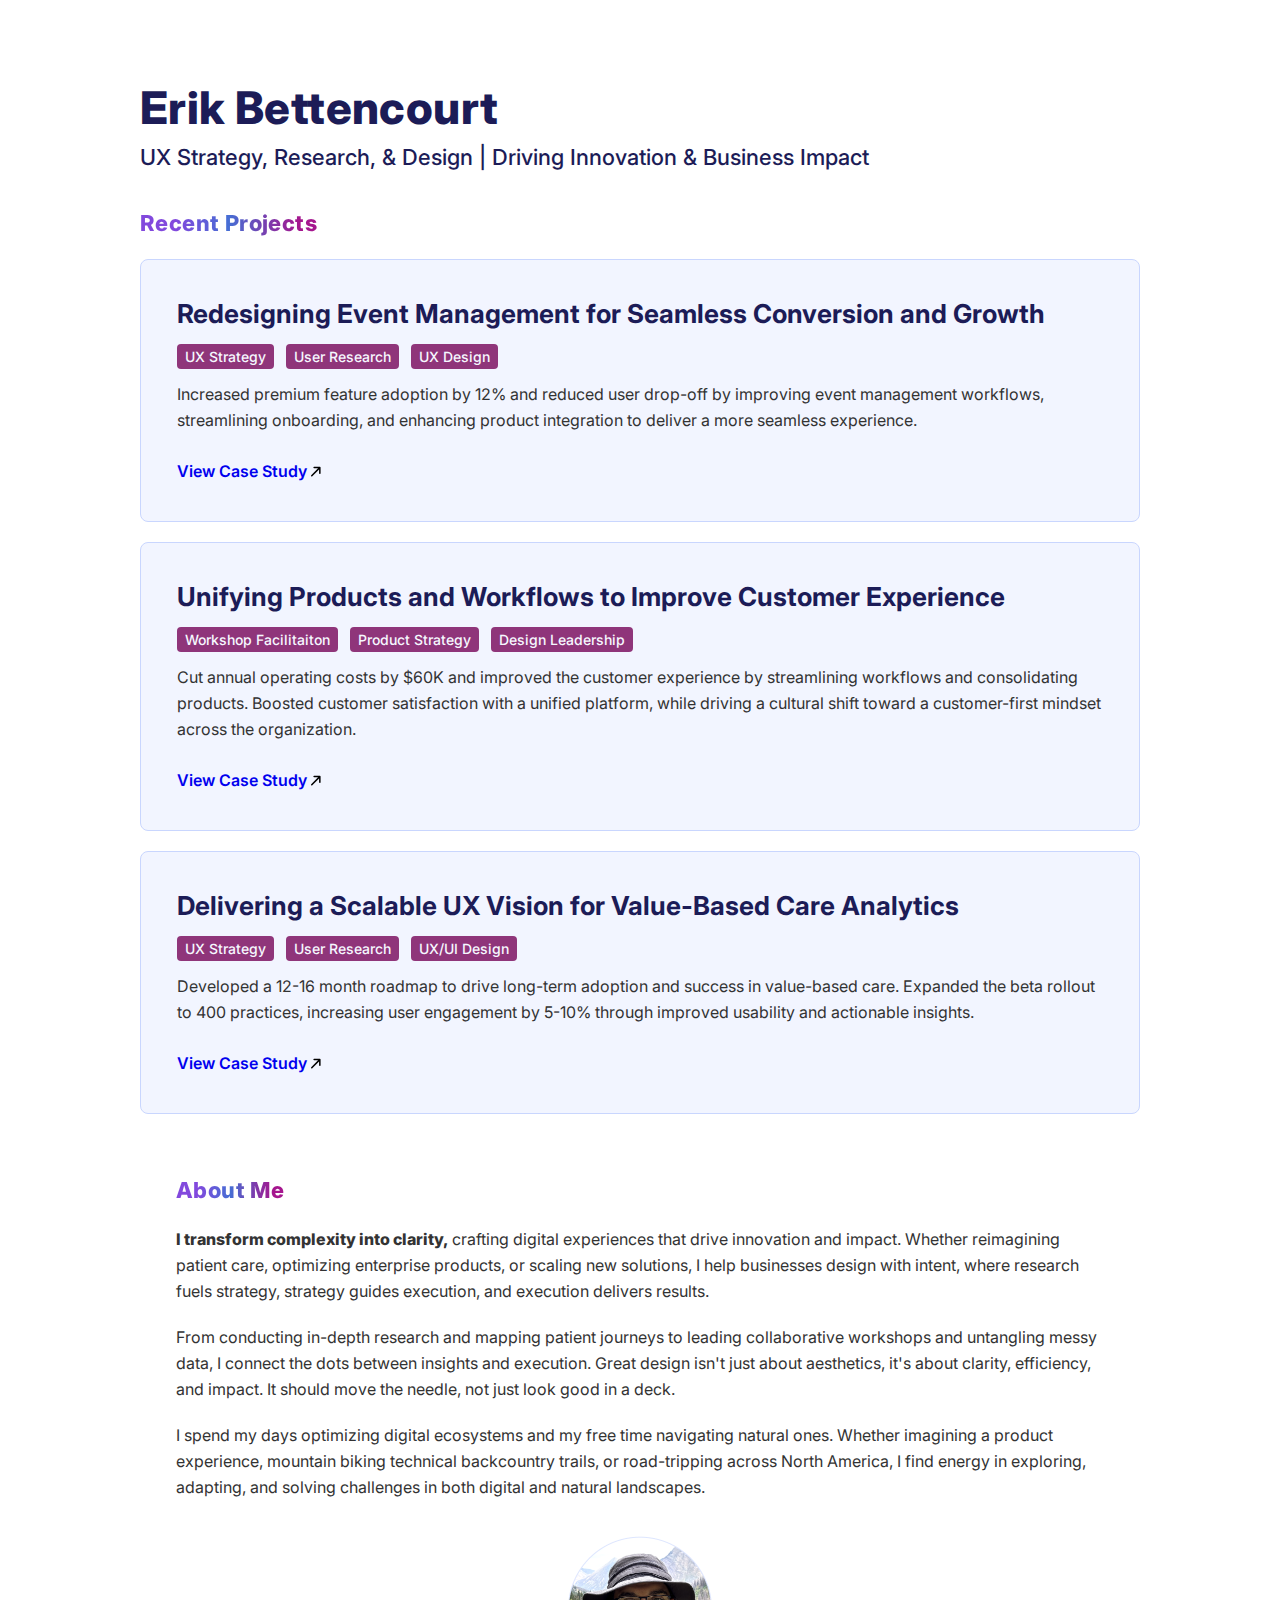
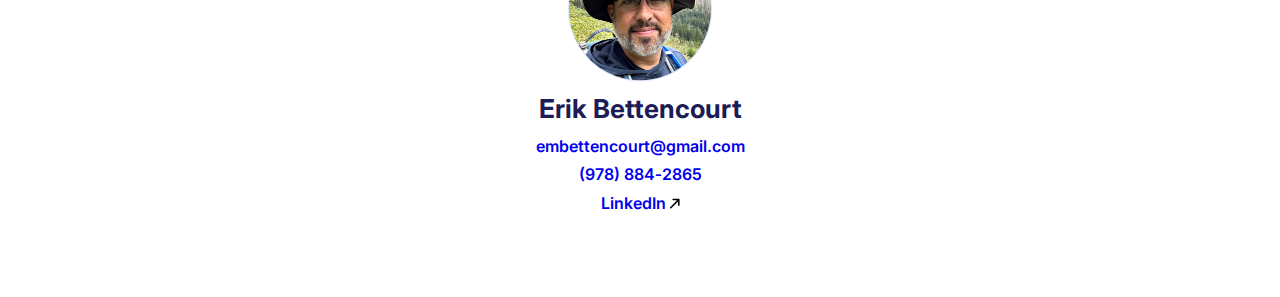
==== index.html @ 1b18f70d "final polish" ====
<!DOCTYPE html>
<html lang="en">
    <head>
        <!-- Google tag (gtag.js) -->
        <script async src="https://www.googletagmanager.com/gtag/js?id=G-GYB22DKKYT"></script>
        <script>
            window.dataLayer = window.dataLayer || [];
            function gtag(){dataLayer.push(arguments);}
            gtag('js', new Date());
            gtag('config', 'G-GYB22DKKYT');
        </script>
        <link rel="icon" href="images/favicon.ico" type="image/x-icon">
        <title>Erik Bettencourt | UX Strategy, Research, & Design | Driving Innovation & Business Impact</title>
        <link rel="stylesheet" href="css/main.css" />
        <link rel="preconnect" href="https://fonts.googleapis.com">
        <link rel="preconnect" href="https://fonts.gstatic.com" crossorigin>
        <link href="https://fonts.googleapis.com/css2?family=Inter:ital,opsz,wght@0,14..32,100..900;1,14..32,100..900&display=swap" rel="stylesheet">
        <meta charset="utf-8" name="viewport" content="width=device-width, initial-scale=1.0">

        <script>
            // Check if nps parameter is present in URL
            window.addEventListener('load', function() {
                const urlParams = new URLSearchParams(window.location.search);
                if (urlParams.has('nps')) {
                    // Get all case study links
                    const caseStudyLinks = document.querySelectorAll('.caseStudy .cta');
                    caseStudyLinks.forEach(link => {
                        // Change href to NPS version if data-nps-url exists
                        const npsUrl = link.getAttribute('data-nps-url');
                        if (npsUrl) {
                            link.setAttribute('href', npsUrl);
                        }
                    });
                }
            });
        </script>
    </head>
    <body>

        <header class="container">
            <section class="header">
                <div class="col">
                    <h1>Erik Bettencourt</h1>
                    <p class="lede">UX Strategy, Research, & Design | Driving Innovation & Business Impact</p>
                </div>
            </section>
        </header>
        
        <main class="container">
            <section class="recentProjects">
                <h2>Recent Projects</h2>

                <article class="caseStudy">
                    <div class="col">
                        <h3>Redesigning Event Management for Seamless Conversion and Growth</h3>
                        <div class="row">
                            <div class="tag">UX Strategy</div>
                            <div class="tag">User Research</div>
                            <div class="tag">UX Design</div>
                            
                        </div>
                        <p>Increased premium feature adoption by 12% and reduced user drop-off by improving event management workflows, streamlining onboarding, and enhancing product integration to deliver a more seamless experience.</p>
                    </div>
                    <div>
                        <a class="cta" href="case-studies/evvnt.html" data-nps-url="case-studies/evvnt.html?nps">View Case Study <svg xmlns="http://www.w3.org/2000/svg" width="10" height="11" viewBox="0 0 13 14"><path d="M11.4954 0.953857L4.0284 0.953857C3.49217 0.953663 3.05697 1.38889 3.05697 1.92534C3.05697 2.46199 3.49178 2.89683 4.0284 2.89683L9.14999 2.89702L0.284495 11.763C-0.0949464 12.1425 -0.0949464 12.7574 0.284495 13.1369C0.663742 13.5161 1.27885 13.5161 1.6581 13.1369L10.524 4.2707L10.524 9.39257C10.524 9.92922 10.959 10.3643 11.4956 10.3643C11.7637 10.3643 12.0068 10.2554 12.1824 10.0796C12.3582 9.90396 12.467 9.6609 12.467 9.39277L12.4668 1.92515C12.467 1.38869 12.032 0.953663 11.4954 0.953857Z"/></svg></a>
                    </div>
                </article>

                <article class="caseStudy">
                    <div class="col">
                        <h3>Unifying Products and Workflows to Improve Customer Experience</h3>
                        <div class="row">
                            <div class="tag">Workshop Facilitaiton</div>
                            <div class="tag">Product Strategy</div>
                            <div class="tag">Design Leadership</div>
                        </div>
                        <p>Cut annual operating costs by $60K and improved the customer experience by streamlining workflows and consolidating products. Boosted customer satisfaction with a unified platform, while driving a cultural shift toward a customer-first mindset across the organization.</p>
                    </div>
                    <div>
                        <a class="cta" href="case-studies/lutron.html" data-nps-url="case-studies/lutron.html?nps">View Case Study <svg xmlns="http://www.w3.org/2000/svg" width="10" height="11" viewBox="0 0 13 14"><path d="M11.4954 0.953857L4.0284 0.953857C3.49217 0.953663 3.05697 1.38889 3.05697 1.92534C3.05697 2.46199 3.49178 2.89683 4.0284 2.89683L9.14999 2.89702L0.284495 11.763C-0.0949464 12.1425 -0.0949464 12.7574 0.284495 13.1369C0.663742 13.5161 1.27885 13.5161 1.6581 13.1369L10.524 4.2707L10.524 9.39257C10.524 9.92922 10.959 10.3643 11.4956 10.3643C11.7637 10.3643 12.0068 10.2554 12.1824 10.0796C12.3582 9.90396 12.467 9.6609 12.467 9.39277L12.4668 1.92515C12.467 1.38869 12.032 0.953663 11.4954 0.953857Z"/></svg></a>
                    </div>
                </article>

                <article class="caseStudy">
                    <div class="col">
                        <h3>Delivering a Scalable UX Vision for Value-Based Care Analytics</h3>
                        <div class="row">
                            <div class="tag">UX Strategy</div>
                            <div class="tag">User Research</div>
                            <div class="tag">UX/UI Design</div>
                        </div>
                        <p>Developed a 12-16 month roadmap to drive long-term adoption and success in value-based care. Expanded the beta rollout to 400 practices, increasing user engagement by 5-10% through improved usability and actionable insights.</p>
                    </div>
                    <div>
                        <a class="cta" href="case-studies/aledade.html" data-nps-url="case-studies/aledade.html?nps">View Case Study <svg xmlns="http://www.w3.org/2000/svg" width="10" height="11" viewBox="0 0 13 14"><path d="M11.4954 0.953857L4.0284 0.953857C3.49217 0.953663 3.05697 1.38889 3.05697 1.92534C3.05697 2.46199 3.49178 2.89683 4.0284 2.89683L9.14999 2.89702L0.284495 11.763C-0.0949464 12.1425 -0.0949464 12.7574 0.284495 13.1369C0.663742 13.5161 1.27885 13.5161 1.6581 13.1369L10.524 4.2707L10.524 9.39257C10.524 9.92922 10.959 10.3643 11.4956 10.3643C11.7637 10.3643 12.0068 10.2554 12.1824 10.0796C12.3582 9.90396 12.467 9.6609 12.467 9.39277L12.4668 1.92515C12.467 1.38869 12.032 0.953663 11.4954 0.953857Z"/></svg></a>
                    </div>
                </article>
                
            </section>

            <section class="aboutMe">
                <h2>About Me</h2>
                <p><span class="bold">I transform complexity into clarity,</span> crafting digital experiences that drive innovation and impact. Whether reimagining patient care, optimizing enterprise products, or scaling new solutions, I help businesses design with intent, where research fuels strategy, strategy guides execution, and execution delivers results.</p>
                <p>From conducting in-depth research and mapping patient journeys to leading collaborative workshops and untangling messy data, I connect the dots between insights and execution. Great design isn't just about aesthetics, it's about clarity, efficiency, and impact. It should move the needle, not just look good in a deck.</p>
                <p>I spend my days optimizing digital ecosystems and my free time navigating natural ones. Whether imagining a product experience, mountain biking technical backcountry trails, or road-tripping across North America, I find energy in exploring, adapting, and solving challenges in both digital and natural landscapes.</p>
            </section>
        </main>

        <footer>
            <section class="contactCard">
                <img class="avatar" src="images/eb-avatar.png" alt="Erik Bettencourt">
                <h3>Erik Bettencourt</h3>
                <p><a href="mailto:embettencourt@gmail.com">embettencourt@gmail.com</a></p>
                <p><a href="tel:+19788842865">(978)&nbsp;884&#8209;2865</a></p>
                <a href="https://linkedin.com/in/erikbettencourt" target="_blank">LinkedIn <svg xmlns="http://www.w3.org/2000/svg" width="10" height="11" viewBox="0 0 13 14">
                    <path d="M11.4954 0.953857L4.0284 0.953857C3.49217 0.953663 3.05697 1.38889 3.05697 1.92534C3.05697 2.46199 3.49178 2.89683 4.0284 2.89683L9.14999 2.89702L0.284495 11.763C-0.0949464 12.1425 -0.0949464 12.7574 0.284495 13.1369C0.663742 13.5161 1.27885 13.5161 1.6581 13.1369L10.524 4.2707L10.524 9.39257C10.524 9.92922 10.959 10.3643 11.4956 10.3643C11.7637 10.3643 12.0068 10.2554 12.1824 10.0796C12.3582 9.90396 12.467 9.6609 12.467 9.39277L12.4668 1.92515C12.467 1.38869 12.032 0.953663 11.4954 0.953857Z"/>
                  </svg></a>
            </section>
        </footer>

    </body>
</html>
---- css/main.css ----
/* CSS Reset */
*,
*::before,
*::after {
  box-sizing: border-box;
  margin: 0;
  padding: 0;
}
html {
  font-size: 16px; /* 1rem = 16px */
  scroll-behavior: smooth;
  -webkit-font-smoothing: antialiased;
}
body {
    font-family: "Inter", sans-serif;
    font-size: 16px;
    line-height: 28px;
    color: #333;
    background-color: #fff;
    margin: 0;
    padding: 80px;
}

/* Typography */
h1, h2, h3, h4, h5, h6 {
    margin: 0px 0;
    font-family: "Inter", sans-serif;
    font-optical-sizing: auto;
    font-style: normal;
}
p {
    font-size: 16px;
    font-style: normal;
    font-weight: 400;
    line-height: 26px;
}
h1 {
    font-size: 45px;
    font-style: normal;
    font-weight: 800;
    line-height: normal;
    letter-spacing: 0.4px;
    padding-bottom: 8px;
}
h2 {
    font-size: 22px;
    font-style: normal;
    font-weight: 800;
    line-height: 32px;
    letter-spacing: 0.4px;
}
h3 {
  font-size: 26px;
  font-style: normal;
  font-weight: 700;
  line-height: 36px;
}
a {
  text-decoration: none;
  font-weight: 600;
}

a:hover {
  text-decoration: underline;
}

.lede {
  font-family: Inter;
  font-size: 22px;
  font-style: normal;
  font-weight: 500;
  line-height: 28px;
}

.bold {
  font-weight: 800;
}
.pipe {
  font-weight: 500;
}
.about {
  font-size: 18px;
  line-height: 27px;
}
.tag {
  font-family: Inter;
  font-size: 14px;
  font-style: normal;
  font-weight: 500;
  line-height: 17px;
  border-radius: 4px;
  padding: 4px 8px;
  justify-content: center;
  align-items: center;
}


/* Layout */
.container {
  max-width: 1000px;
  width: 100%;
  margin: 0 auto;
  display: flex;
  flex-direction: column;
  align-items: flex-start;
  gap: 36px;

}
.row {
  display: flex;
  flex-direction: row;
  align-items: center;
  gap: 12px;
  align-self: stretch;
  padding-top: 12px;
  padding-bottom: 12px;
}
.col {
  display: flex;
  flex-direction: column;
  align-items: flex-start;
}
.name {
  display: flex;
  justify-content: space-between;
  align-items: center;
  align-self: stretch;
}
.caseStudy {
  display: flex;
  width: 100%;
  padding: 36px 36px;
  flex-direction: column;
  align-items: flex-start;
  gap: 24px;
  border-radius: 8px;
  border: 1px solid #C9D6FE;
  background: #F2F5FF;
}
.header {
  display: flex;
  flex-direction: column;
  align-items: flex-start;
  gap: 20px;
  padding-bottom: 36px;
}
.recentProjects {
  display: flex;
  flex-direction: column;
  align-items: flex-start;
  gap: 20px;
  padding-bottom: 24px;
}
.aboutMe{
  display: flex;
  flex-direction: column;
  align-items: flex-start;
  gap: 20px;
  padding-left: 36px;
  padding-right: 36px;
  padding-bottom: 36px;
}
.contactCard {
  width: 100%;
  display: flex;
  flex-direction: column;
  align-items: flex-start;
  align-items: center;
  gap: 8px;
}
.avatar {
  width: 144px;
}



/* Utility Classes */
.text-center {
  text-align: center;
}
.text-right {
  text-align: right;
}
.text-left {
  text-align: left;
}
.mt-16 { margin-top: 16px; }
.mb-16 { margin-bottom: 16px; }
.p-16 { padding: 16px; }




/* Responsive */
@media (max-width: 1000px) {
  body {
    padding: 24px;
    max-width: 100%;
  }
  p {
    line-height: 24px;
  }
  h1 {
      font-size: 40px;
  }
  h2 {
      font-size: 19px;
      line-height: 25px;
  }
  h3 {
    font-size: 23px;
    line-height: 30px;
  }
  .lede {
    font-size: 19px;
    line-height: 25px;
  }
  .about {
    font-size: 16px;
    line-height: 24px;
  }
  .caseStudy {
    padding: 24px;
  }
  .aboutMe{
    padding-left: 0px;
    padding-right: 0px;
  }
  .row {
    display: flex;
    flex-wrap: wrap;
    gap: 24;
  }
}

/* Dark mode */
@media (prefers-color-scheme: dark) {
  body {
      background-color: #1A2132;
  }
  p {
    color:#b9c9de;
  }
  a {
    color: #37BDF9;
    fill: #37BDF9;
  }
  h1 {
    color: #E2E8F0;
  }
  h2 {
    background: linear-gradient(90deg, #93CE96 20%, #25D0D3 50%, #47C188 90%);
    background-clip: text;
    -webkit-background-clip: text;
    -webkit-text-fill-color: transparent;
  }
  h3 {
    color: #E2E8F0;
  }
  h4 {
    color: #E2E8F0;
  }
  .lede {
    color: #E2E8F0;
  }
  .caseStudy {
    border: 1px solid #353F4F;
    background: #1D293B;
  }
  .tag {
    background: #1E5842;
    color: #E2E8F0;
  }
}
/* Light mode */
@media (prefers-color-scheme: light) {
  body {
      background-color: white;
  }
  p {
    color: #333;
  }

  h1 {
    color: #1C1C57;
  }
  h2 {
    background: linear-gradient(90deg, #8249DD 20%, #466ED4 50%, #A5168E 90%);
    background-clip: text;
    -webkit-background-clip: text;
    -webkit-text-fill-color: transparent;
  }
  h3 {
    color: #1C1C57;
  }
  h4 {
    color: #1C1C57;
  }
  .lede {
    color: #1C1C57;
  }
  .caseStudy {
    border: 1px solid #C9D6FE;
    background: #F2F5FF;
  }

  .tag {
    background: #8F357A;
    color: #F6F8FF;
  }
  .arrow {
    color: #3D33AB;
  }
}

/* Images */


/* Lists */
ul {
  padding-left: 24px;
  margin: 16px 0;
  list-style: disc;
}

ul li {
  margin-bottom: 12px;
  list-style: disc;
}

ul li:last-child {
  margin-bottom: 0;
}

.contactCard {
  width: 100%;
  display: flex;
  flex-direction: column;
  align-items: center;
  gap: 2px;
}

.contactCard h3 {
  margin: 4px 0;
}

.contactCard p,
.contactCard a {
  margin: 0;
}

.contactCard .avatar {
  margin-bottom: 4px;
}
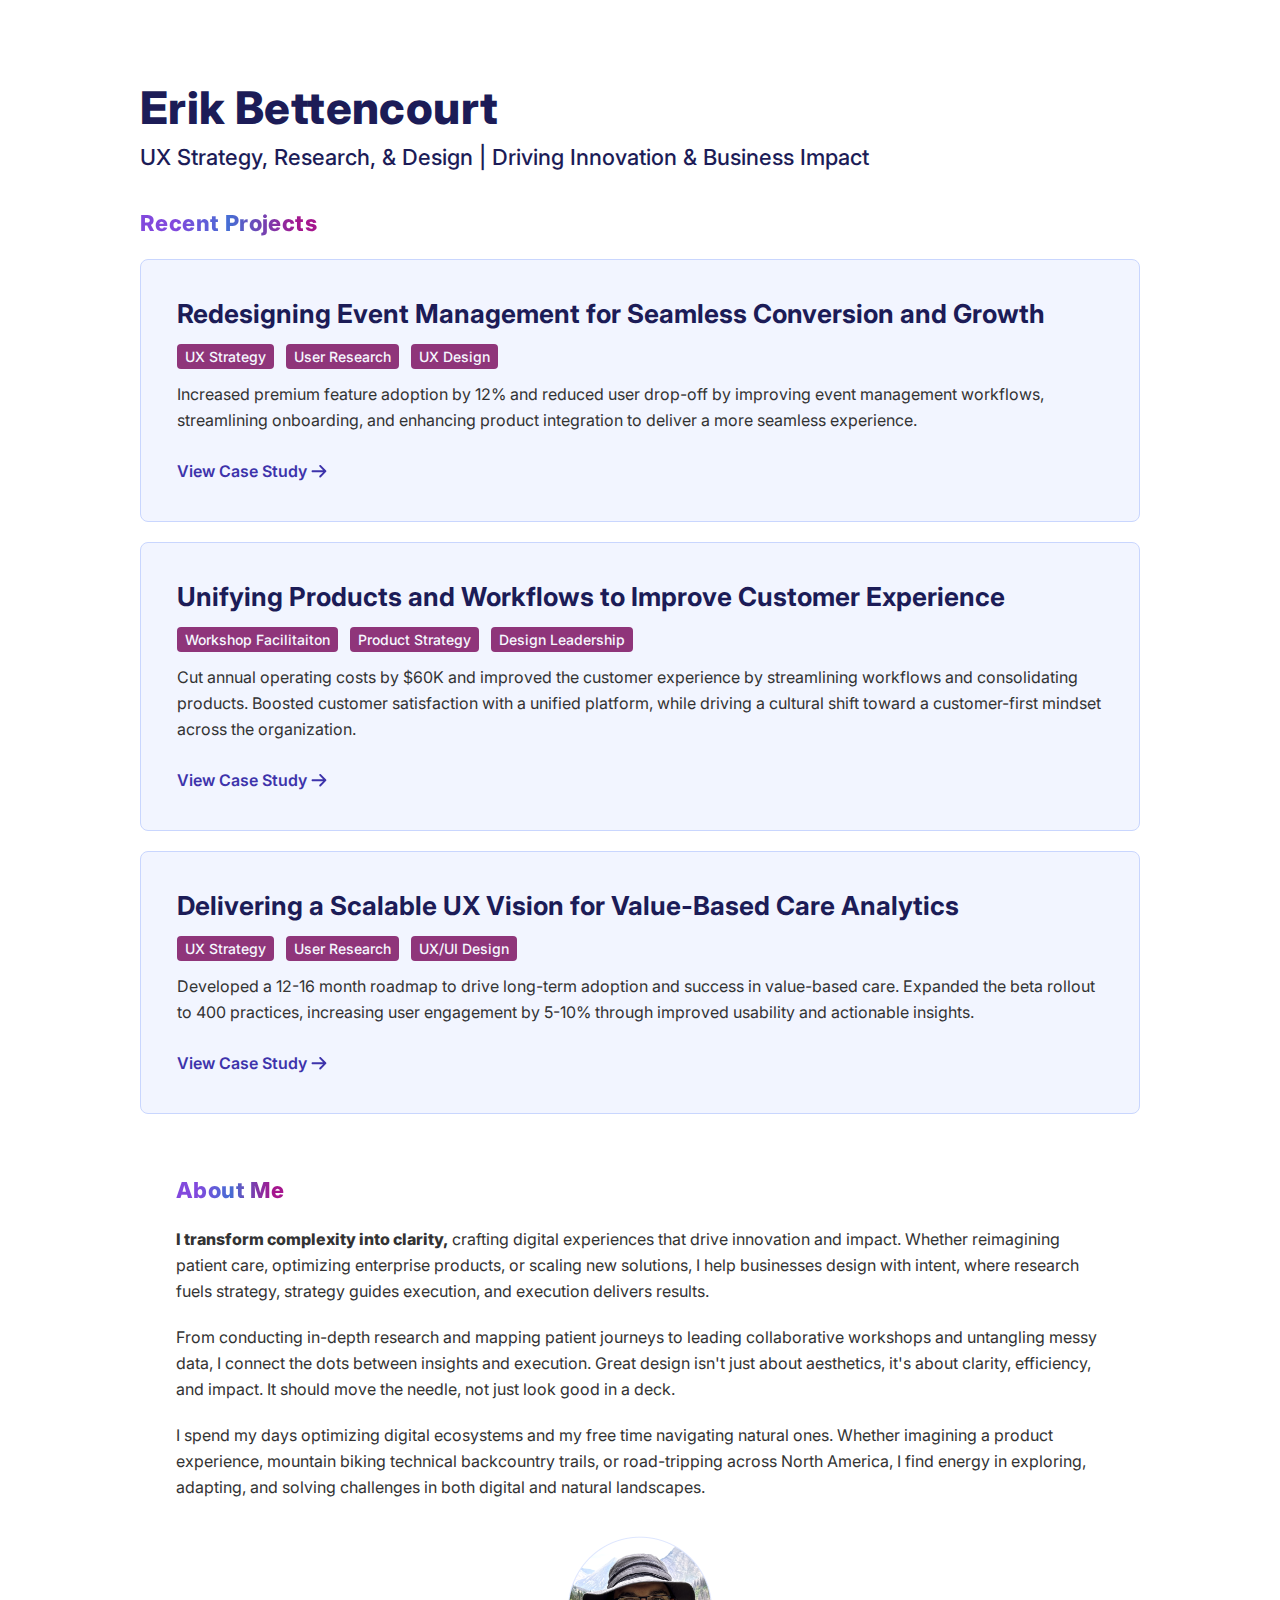
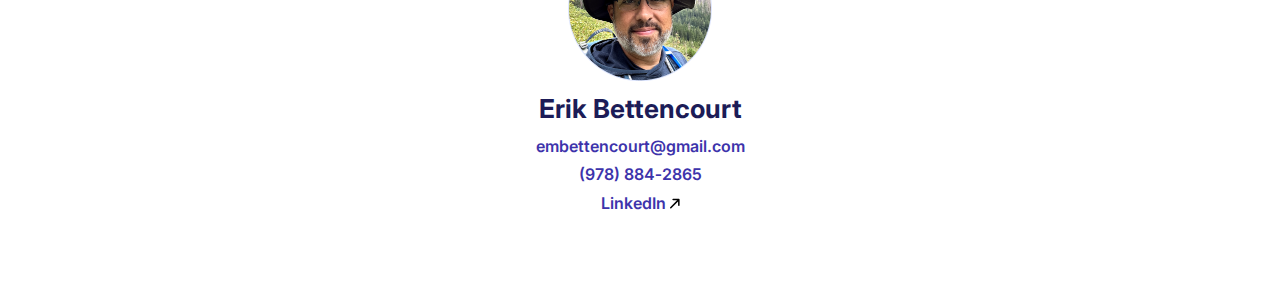
==== commit 7881ff66: "CTA arrow style updates" ====
--- a/index.html
+++ b/index.html
@@ -62,7 +62,12 @@
                         <p>Increased premium feature adoption by 12% and reduced user drop-off by improving event management workflows, streamlining onboarding, and enhancing product integration to deliver a more seamless experience.</p>
                     </div>
                     <div>
-                        <a class="cta" href="case-studies/evvnt.html" data-nps-url="case-studies/evvnt.html?nps">View Case Study <svg xmlns="http://www.w3.org/2000/svg" width="10" height="11" viewBox="0 0 13 14"><path d="M11.4954 0.953857L4.0284 0.953857C3.49217 0.953663 3.05697 1.38889 3.05697 1.92534C3.05697 2.46199 3.49178 2.89683 4.0284 2.89683L9.14999 2.89702L0.284495 11.763C-0.0949464 12.1425 -0.0949464 12.7574 0.284495 13.1369C0.663742 13.5161 1.27885 13.5161 1.6581 13.1369L10.524 4.2707L10.524 9.39257C10.524 9.92922 10.959 10.3643 11.4956 10.3643C11.7637 10.3643 12.0068 10.2554 12.1824 10.0796C12.3582 9.90396 12.467 9.6609 12.467 9.39277L12.4668 1.92515C12.467 1.38869 12.032 0.953663 11.4954 0.953857Z"/></svg></a>
+                        <a class="cta" href="case-studies/evvnt.html" data-nps-url="case-studies/evvnt.html?nps">
+                            <span>View Case Study</span>
+                            <svg width="16" height="17" viewBox="0 0 16 17" fill="none" xmlns="http://www.w3.org/2000/svg">
+                                <path d="M15.1287 7.50048L9.8487 2.22051C9.46967 1.8412 8.85418 1.84121 8.47485 2.22054C8.09538 2.60001 8.09537 3.21495 8.47481 3.5944L12.0962 7.21604L1.55815 7.21638C1.02152 7.2164 0.586685 7.65124 0.58667 8.18786C0.586656 8.72421 1.02161 9.15916 1.55796 9.15915L12.0964 9.15894L8.4747 12.7807C8.09523 13.1601 8.09522 13.7753 8.47466 14.1548C8.66425 14.3444 8.91305 14.4393 9.16158 14.4391C9.41011 14.4393 9.65892 14.3443 9.84851 14.1547L15.1288 8.8742C15.5082 8.495 15.5083 7.87979 15.1287 7.50048Z" fill="currentColor"/>
+                            </svg>
+                        </a>
                     </div>
                 </article>
 
@@ -77,7 +82,12 @@
                         <p>Cut annual operating costs by $60K and improved the customer experience by streamlining workflows and consolidating products. Boosted customer satisfaction with a unified platform, while driving a cultural shift toward a customer-first mindset across the organization.</p>
                     </div>
                     <div>
-                        <a class="cta" href="case-studies/lutron.html" data-nps-url="case-studies/lutron.html?nps">View Case Study <svg xmlns="http://www.w3.org/2000/svg" width="10" height="11" viewBox="0 0 13 14"><path d="M11.4954 0.953857L4.0284 0.953857C3.49217 0.953663 3.05697 1.38889 3.05697 1.92534C3.05697 2.46199 3.49178 2.89683 4.0284 2.89683L9.14999 2.89702L0.284495 11.763C-0.0949464 12.1425 -0.0949464 12.7574 0.284495 13.1369C0.663742 13.5161 1.27885 13.5161 1.6581 13.1369L10.524 4.2707L10.524 9.39257C10.524 9.92922 10.959 10.3643 11.4956 10.3643C11.7637 10.3643 12.0068 10.2554 12.1824 10.0796C12.3582 9.90396 12.467 9.6609 12.467 9.39277L12.4668 1.92515C12.467 1.38869 12.032 0.953663 11.4954 0.953857Z"/></svg></a>
+                        <a class="cta" href="case-studies/lutron.html" data-nps-url="case-studies/lutron.html?nps">
+                            <span>View Case Study</span>
+                            <svg width="16" height="17" viewBox="0 0 16 17" fill="none" xmlns="http://www.w3.org/2000/svg">
+                                <path d="M15.1287 7.50048L9.8487 2.22051C9.46967 1.8412 8.85418 1.84121 8.47485 2.22054C8.09538 2.60001 8.09537 3.21495 8.47481 3.5944L12.0962 7.21604L1.55815 7.21638C1.02152 7.2164 0.586685 7.65124 0.58667 8.18786C0.586656 8.72421 1.02161 9.15916 1.55796 9.15915L12.0964 9.15894L8.4747 12.7807C8.09523 13.1601 8.09522 13.7753 8.47466 14.1548C8.66425 14.3444 8.91305 14.4393 9.16158 14.4391C9.41011 14.4393 9.65892 14.3443 9.84851 14.1547L15.1288 8.8742C15.5082 8.495 15.5083 7.87979 15.1287 7.50048Z" fill="currentColor"/>
+                            </svg>
+                        </a>
                     </div>
                 </article>
 
@@ -92,7 +102,12 @@
                         <p>Developed a 12-16 month roadmap to drive long-term adoption and success in value-based care. Expanded the beta rollout to 400 practices, increasing user engagement by 5-10% through improved usability and actionable insights.</p>
                     </div>
                     <div>
-                        <a class="cta" href="case-studies/aledade.html" data-nps-url="case-studies/aledade.html?nps">View Case Study <svg xmlns="http://www.w3.org/2000/svg" width="10" height="11" viewBox="0 0 13 14"><path d="M11.4954 0.953857L4.0284 0.953857C3.49217 0.953663 3.05697 1.38889 3.05697 1.92534C3.05697 2.46199 3.49178 2.89683 4.0284 2.89683L9.14999 2.89702L0.284495 11.763C-0.0949464 12.1425 -0.0949464 12.7574 0.284495 13.1369C0.663742 13.5161 1.27885 13.5161 1.6581 13.1369L10.524 4.2707L10.524 9.39257C10.524 9.92922 10.959 10.3643 11.4956 10.3643C11.7637 10.3643 12.0068 10.2554 12.1824 10.0796C12.3582 9.90396 12.467 9.6609 12.467 9.39277L12.4668 1.92515C12.467 1.38869 12.032 0.953663 11.4954 0.953857Z"/></svg></a>
+                        <a class="cta" href="case-studies/aledade.html" data-nps-url="case-studies/aledade.html?nps">
+                            <span>View Case Study</span>
+                            <svg width="16" height="17" viewBox="0 0 16 17" fill="none" xmlns="http://www.w3.org/2000/svg">
+                                <path d="M15.1287 7.50048L9.8487 2.22051C9.46967 1.8412 8.85418 1.84121 8.47485 2.22054C8.09538 2.60001 8.09537 3.21495 8.47481 3.5944L12.0962 7.21604L1.55815 7.21638C1.02152 7.2164 0.586685 7.65124 0.58667 8.18786C0.586656 8.72421 1.02161 9.15916 1.55796 9.15915L12.0964 9.15894L8.4747 12.7807C8.09523 13.1601 8.09522 13.7753 8.47466 14.1548C8.66425 14.3444 8.91305 14.4393 9.16158 14.4391C9.41011 14.4393 9.65892 14.3443 9.84851 14.1547L15.1288 8.8742C15.5082 8.495 15.5083 7.87979 15.1287 7.50048Z" fill="currentColor"/>
+                            </svg>
+                        </a>
                     </div>
                 </article>
                 
--- a/css/main.css
+++ b/css/main.css
@@ -243,7 +243,7 @@
   }
   a {
     color: #37BDF9;
-    fill: #37BDF9;
+  
   }
   h1 {
     color: #E2E8F0;
@@ -269,7 +269,7 @@
   }
   .tag {
     background: #1E5842;
-    color: #E2E8F0;
+    color: #CDE7DD;
   }
 }
 /* Light mode */
@@ -279,6 +279,9 @@
   }
   p {
     color: #333;
+  }
+  a {
+    color: #3D33AB;
   }
 
   h1 {
@@ -313,8 +316,6 @@
   }
 }
 
-/* Images */
-
 
 /* Lists */
 ul {
@@ -351,4 +352,24 @@
 
 .contactCard .avatar {
   margin-bottom: 4px;
+}
+
+.cta {
+  display: inline-flex;
+  align-items: center;
+  gap: 4px;
+  line-height: 1;
+}
+
+.cta span {
+  display: inline-flex;
+  align-items: center;
+}
+
+.cta svg {
+  display: inline-flex;
+  align-items: center;
+  width: 16px;
+  height: 17px;
+  flex-shrink: 0;
 }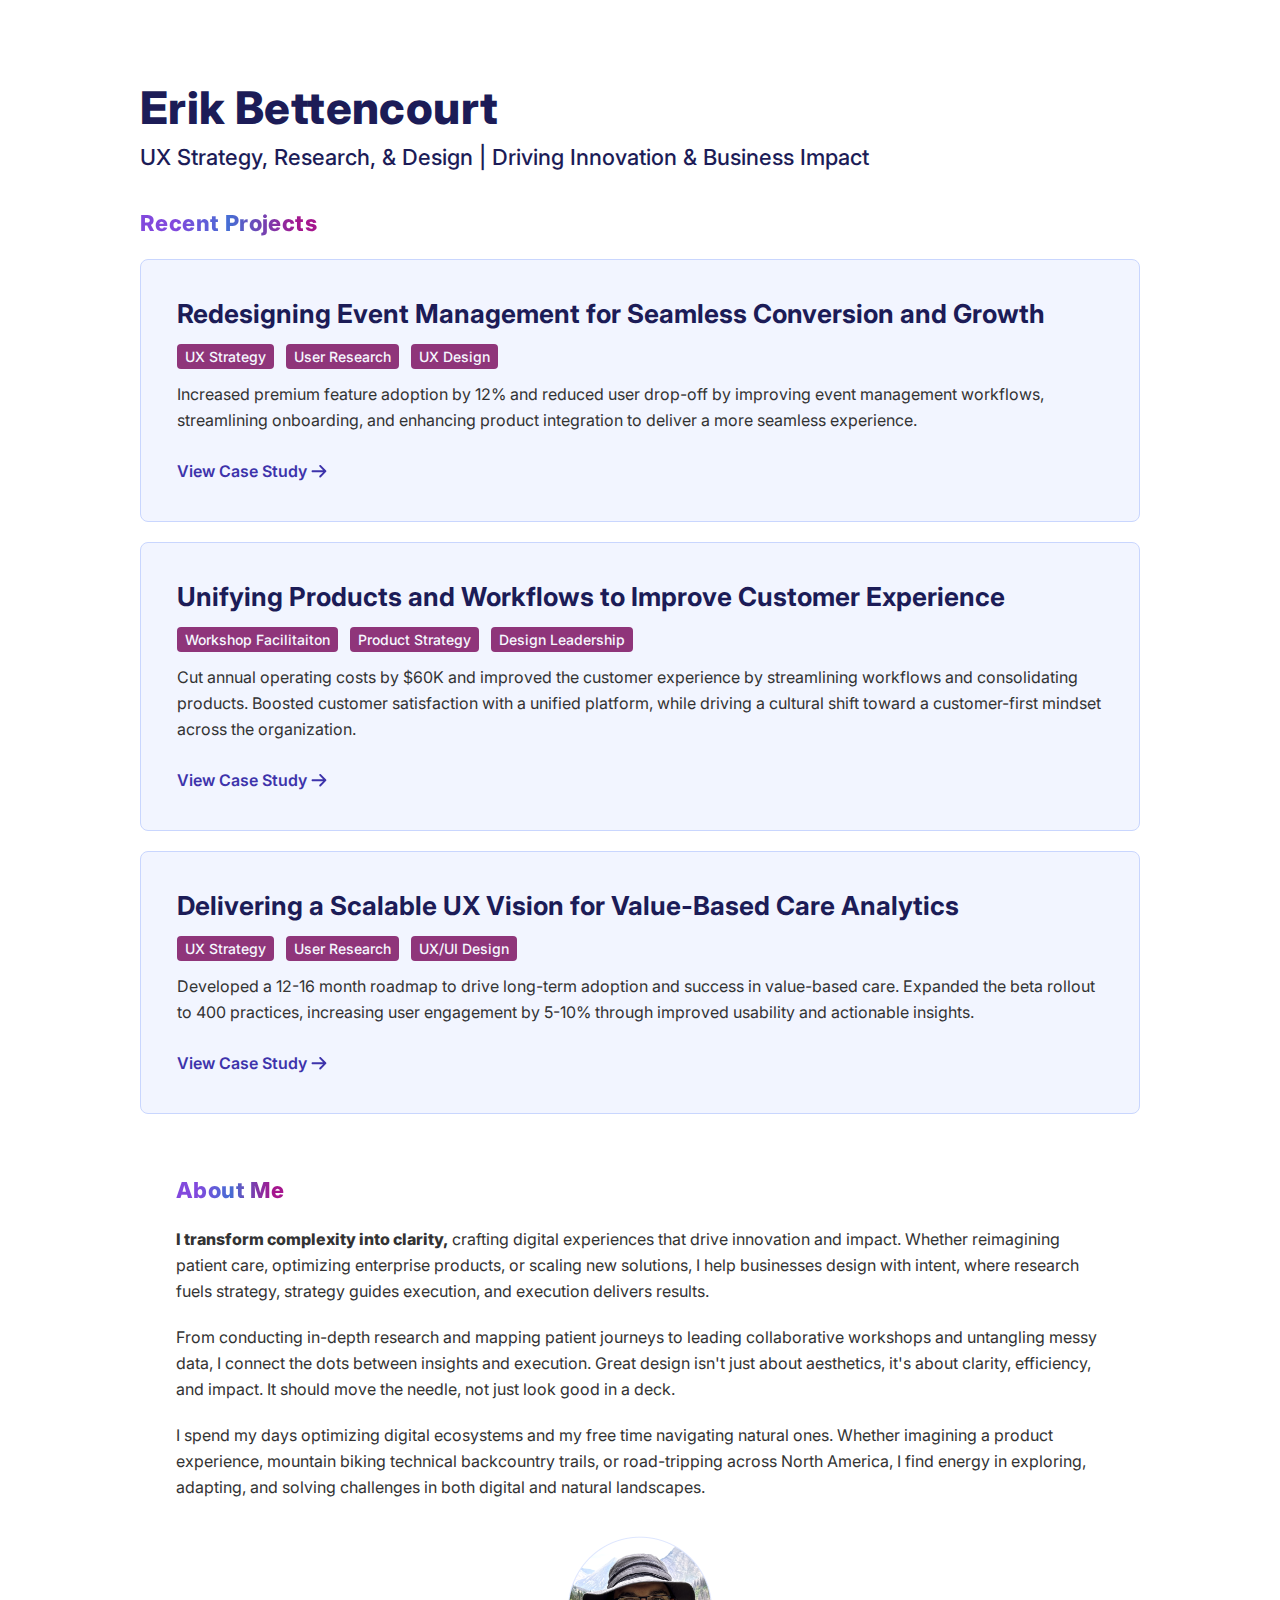
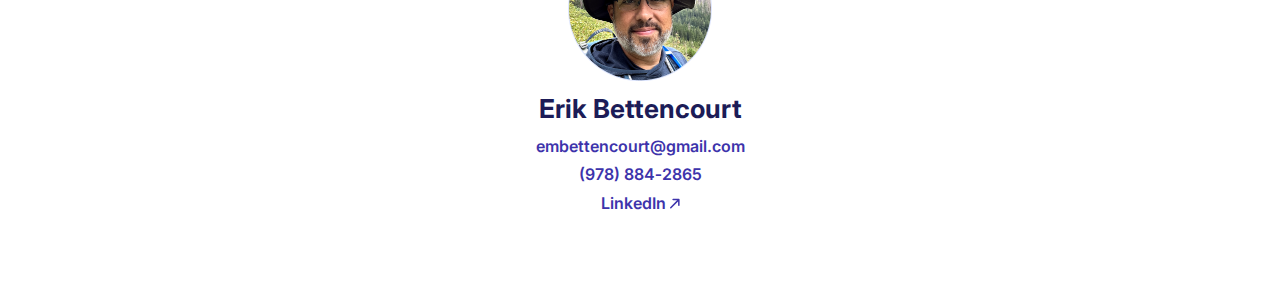
==== commit a977582d: "svg color tweaks" ====
--- a/index.html
+++ b/index.html
@@ -128,7 +128,7 @@
                 <p><a href="mailto:embettencourt@gmail.com">embettencourt@gmail.com</a></p>
                 <p><a href="tel:+19788842865">(978)&nbsp;884&#8209;2865</a></p>
                 <a href="https://linkedin.com/in/erikbettencourt" target="_blank">LinkedIn <svg xmlns="http://www.w3.org/2000/svg" width="10" height="11" viewBox="0 0 13 14">
-                    <path d="M11.4954 0.953857L4.0284 0.953857C3.49217 0.953663 3.05697 1.38889 3.05697 1.92534C3.05697 2.46199 3.49178 2.89683 4.0284 2.89683L9.14999 2.89702L0.284495 11.763C-0.0949464 12.1425 -0.0949464 12.7574 0.284495 13.1369C0.663742 13.5161 1.27885 13.5161 1.6581 13.1369L10.524 4.2707L10.524 9.39257C10.524 9.92922 10.959 10.3643 11.4956 10.3643C11.7637 10.3643 12.0068 10.2554 12.1824 10.0796C12.3582 9.90396 12.467 9.6609 12.467 9.39277L12.4668 1.92515C12.467 1.38869 12.032 0.953663 11.4954 0.953857Z"/>
+                    <path d="M11.4954 0.953857L4.0284 0.953857C3.49217 0.953663 3.05697 1.38889 3.05697 1.92534C3.05697 2.46199 3.49178 2.89683 4.0284 2.89683L9.14999 2.89702L0.284495 11.763C-0.0949464 12.1425 -0.0949464 12.7574 0.284495 13.1369C0.663742 13.5161 1.27885 13.5161 1.6581 13.1369L10.524 4.2707L10.524 9.39257C10.524 9.92922 10.959 10.3643 11.4956 10.3643C11.7637 10.3643 12.0068 10.2554 12.1824 10.0796C12.3582 9.90396 12.467 9.6609 12.467 9.39277L12.4668 1.92515C12.467 1.38869 12.032 0.953663 11.4954 0.953857Z" fill="currentColor"/>
                   </svg></a>
             </section>
         </footer>
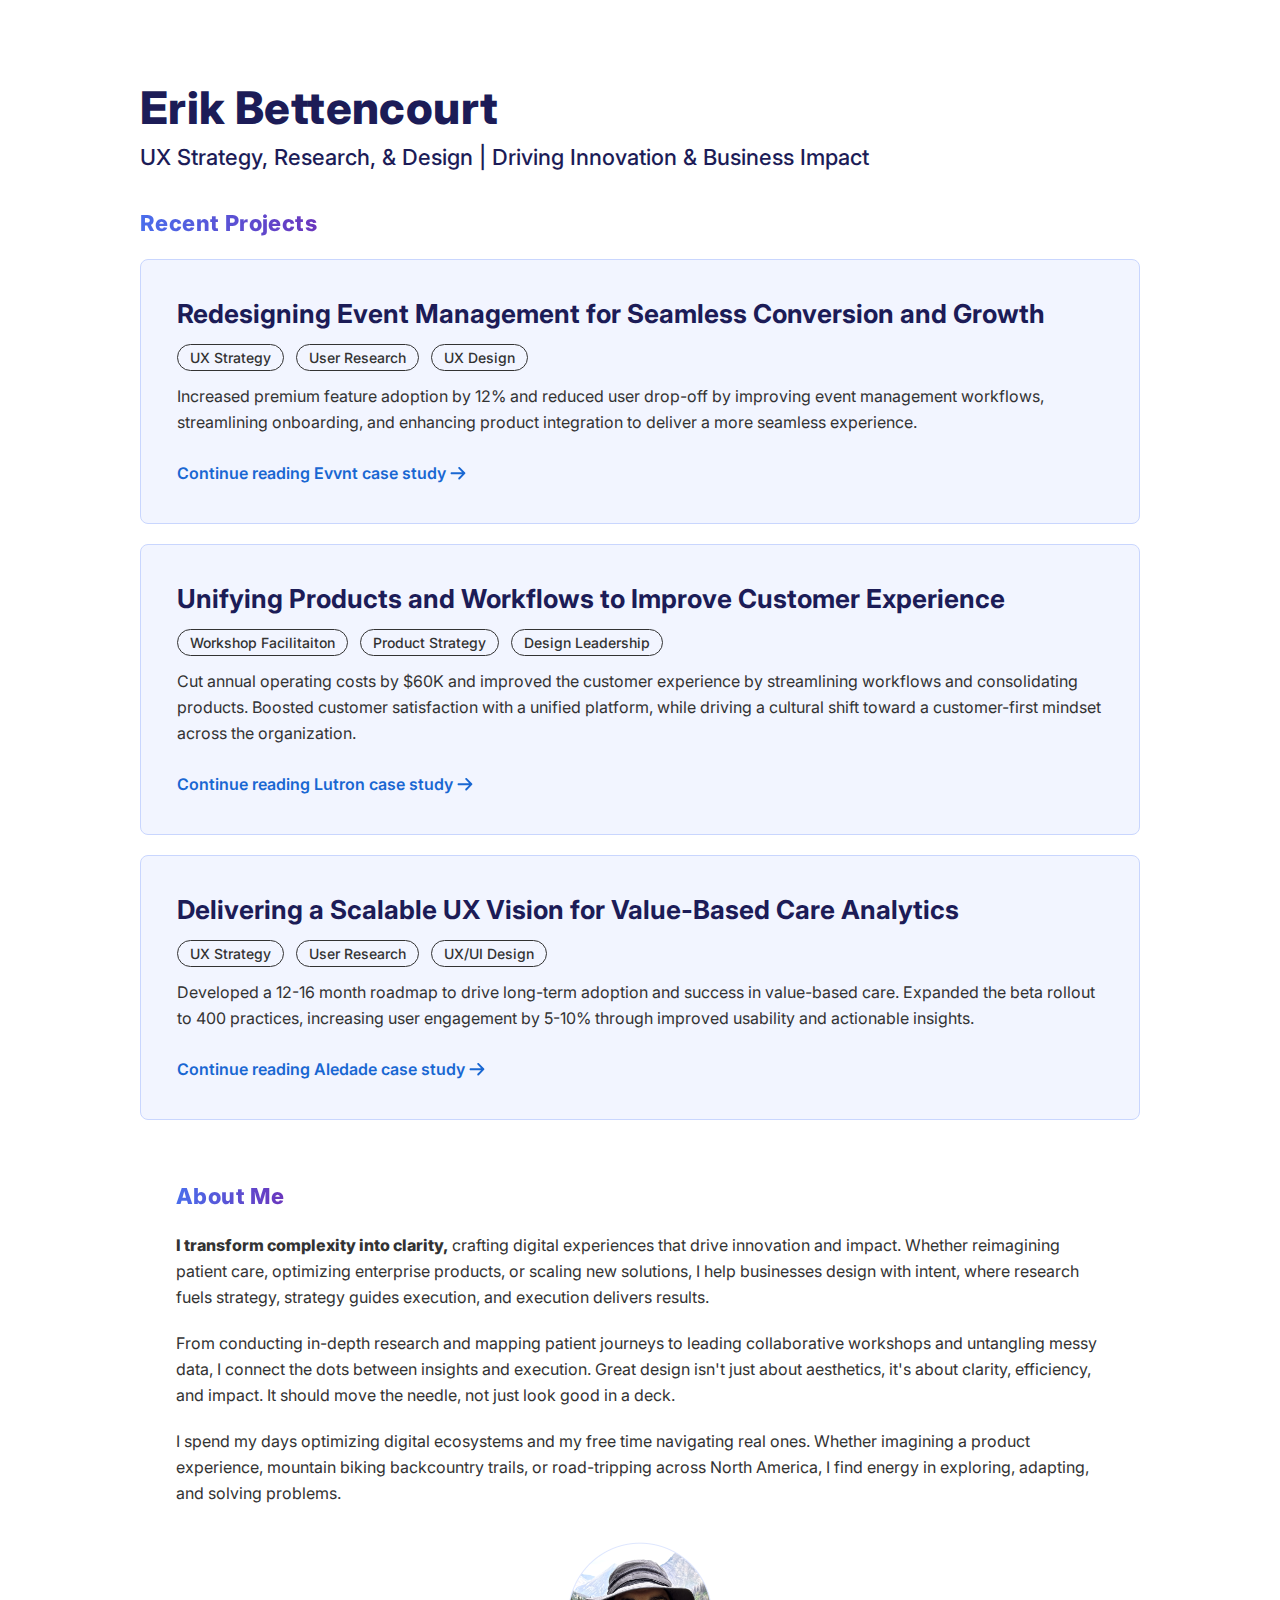
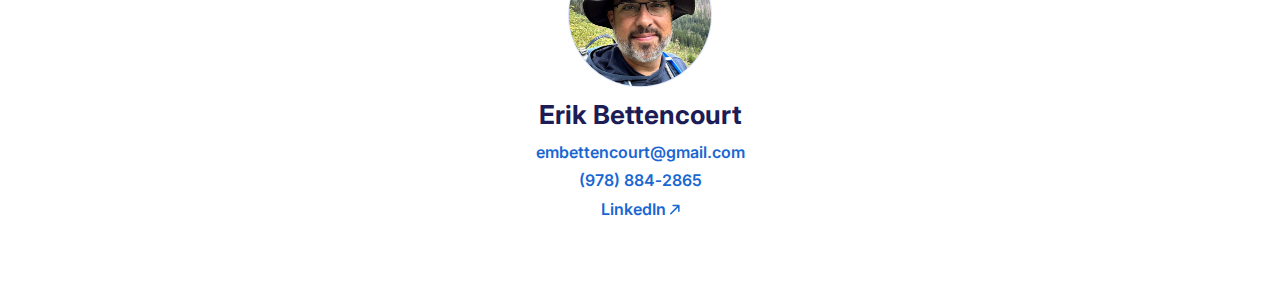
==== commit c89bc63c: "tag color and copy tweaks" ====
--- a/index.html
+++ b/index.html
@@ -63,7 +63,7 @@
                     </div>
                     <div>
                         <a class="cta" href="case-studies/evvnt.html" data-nps-url="case-studies/evvnt.html?nps">
-                            <span>View Case Study</span>
+                            <span>Continue reading Evvnt case study</span>
                             <svg width="16" height="17" viewBox="0 0 16 17" fill="none" xmlns="http://www.w3.org/2000/svg">
                                 <path d="M15.1287 7.50048L9.8487 2.22051C9.46967 1.8412 8.85418 1.84121 8.47485 2.22054C8.09538 2.60001 8.09537 3.21495 8.47481 3.5944L12.0962 7.21604L1.55815 7.21638C1.02152 7.2164 0.586685 7.65124 0.58667 8.18786C0.586656 8.72421 1.02161 9.15916 1.55796 9.15915L12.0964 9.15894L8.4747 12.7807C8.09523 13.1601 8.09522 13.7753 8.47466 14.1548C8.66425 14.3444 8.91305 14.4393 9.16158 14.4391C9.41011 14.4393 9.65892 14.3443 9.84851 14.1547L15.1288 8.8742C15.5082 8.495 15.5083 7.87979 15.1287 7.50048Z" fill="currentColor"/>
                             </svg>
@@ -83,7 +83,7 @@
                     </div>
                     <div>
                         <a class="cta" href="case-studies/lutron.html" data-nps-url="case-studies/lutron.html?nps">
-                            <span>View Case Study</span>
+                            <span>Continue reading Lutron case study</span>
                             <svg width="16" height="17" viewBox="0 0 16 17" fill="none" xmlns="http://www.w3.org/2000/svg">
                                 <path d="M15.1287 7.50048L9.8487 2.22051C9.46967 1.8412 8.85418 1.84121 8.47485 2.22054C8.09538 2.60001 8.09537 3.21495 8.47481 3.5944L12.0962 7.21604L1.55815 7.21638C1.02152 7.2164 0.586685 7.65124 0.58667 8.18786C0.586656 8.72421 1.02161 9.15916 1.55796 9.15915L12.0964 9.15894L8.4747 12.7807C8.09523 13.1601 8.09522 13.7753 8.47466 14.1548C8.66425 14.3444 8.91305 14.4393 9.16158 14.4391C9.41011 14.4393 9.65892 14.3443 9.84851 14.1547L15.1288 8.8742C15.5082 8.495 15.5083 7.87979 15.1287 7.50048Z" fill="currentColor"/>
                             </svg>
@@ -103,7 +103,7 @@
                     </div>
                     <div>
                         <a class="cta" href="case-studies/aledade.html" data-nps-url="case-studies/aledade.html?nps">
-                            <span>View Case Study</span>
+                            <span>Continue reading Aledade case study</span>
                             <svg width="16" height="17" viewBox="0 0 16 17" fill="none" xmlns="http://www.w3.org/2000/svg">
                                 <path d="M15.1287 7.50048L9.8487 2.22051C9.46967 1.8412 8.85418 1.84121 8.47485 2.22054C8.09538 2.60001 8.09537 3.21495 8.47481 3.5944L12.0962 7.21604L1.55815 7.21638C1.02152 7.2164 0.586685 7.65124 0.58667 8.18786C0.586656 8.72421 1.02161 9.15916 1.55796 9.15915L12.0964 9.15894L8.4747 12.7807C8.09523 13.1601 8.09522 13.7753 8.47466 14.1548C8.66425 14.3444 8.91305 14.4393 9.16158 14.4391C9.41011 14.4393 9.65892 14.3443 9.84851 14.1547L15.1288 8.8742C15.5082 8.495 15.5083 7.87979 15.1287 7.50048Z" fill="currentColor"/>
                             </svg>
@@ -117,7 +117,7 @@
                 <h2>About Me</h2>
                 <p><span class="bold">I transform complexity into clarity,</span> crafting digital experiences that drive innovation and impact. Whether reimagining patient care, optimizing enterprise products, or scaling new solutions, I help businesses design with intent, where research fuels strategy, strategy guides execution, and execution delivers results.</p>
                 <p>From conducting in-depth research and mapping patient journeys to leading collaborative workshops and untangling messy data, I connect the dots between insights and execution. Great design isn't just about aesthetics, it's about clarity, efficiency, and impact. It should move the needle, not just look good in a deck.</p>
-                <p>I spend my days optimizing digital ecosystems and my free time navigating natural ones. Whether imagining a product experience, mountain biking technical backcountry trails, or road-tripping across North America, I find energy in exploring, adapting, and solving challenges in both digital and natural landscapes.</p>
+                <p>I spend my days optimizing digital ecosystems and my free time navigating real ones. Whether imagining a product experience, mountain biking backcountry trails, or road-tripping across North America, I find energy in exploring, adapting, and solving problems.</p>
             </section>
         </main>
 
--- a/css/main.css
+++ b/css/main.css
@@ -249,7 +249,7 @@
     color: #E2E8F0;
   }
   h2 {
-    background: linear-gradient(90deg, #93CE96 20%, #25D0D3 50%, #47C188 90%);
+    background: linear-gradient(90deg, #8FEC94 0%, #25D0D3 100%);
     background-clip: text;
     -webkit-background-clip: text;
     -webkit-text-fill-color: transparent;
@@ -268,8 +268,11 @@
     background: #1D293B;
   }
   .tag {
-    background: #1E5842;
-    color: #CDE7DD;
+    background: transparent;
+    color: #E2E8F0;
+    border: 1px solid #A8B8CD;
+    border-radius: 16px;
+    padding: 4px 12px;
   }
 }
 /* Light mode */
@@ -281,14 +284,14 @@
     color: #333;
   }
   a {
-    color: #3D33AB;
+    color: #1967d2;
   }
 
   h1 {
     color: #1C1C57;
   }
   h2 {
-    background: linear-gradient(90deg, #8249DD 20%, #466ED4 50%, #A5168E 90%);
+    background: linear-gradient(90deg, #4A6EEC 0%, #6A36BD 100%);
     background-clip: text;
     -webkit-background-clip: text;
     -webkit-text-fill-color: transparent;
@@ -308,8 +311,11 @@
   }
 
   .tag {
-    background: #8F357A;
-    color: #F6F8FF;
+    background: transparent;
+    color: #333333;
+    border: 1px solid #333333;
+    border-radius: 16px;
+    padding: 4px 12px;
   }
   .arrow {
     color: #3D33AB;
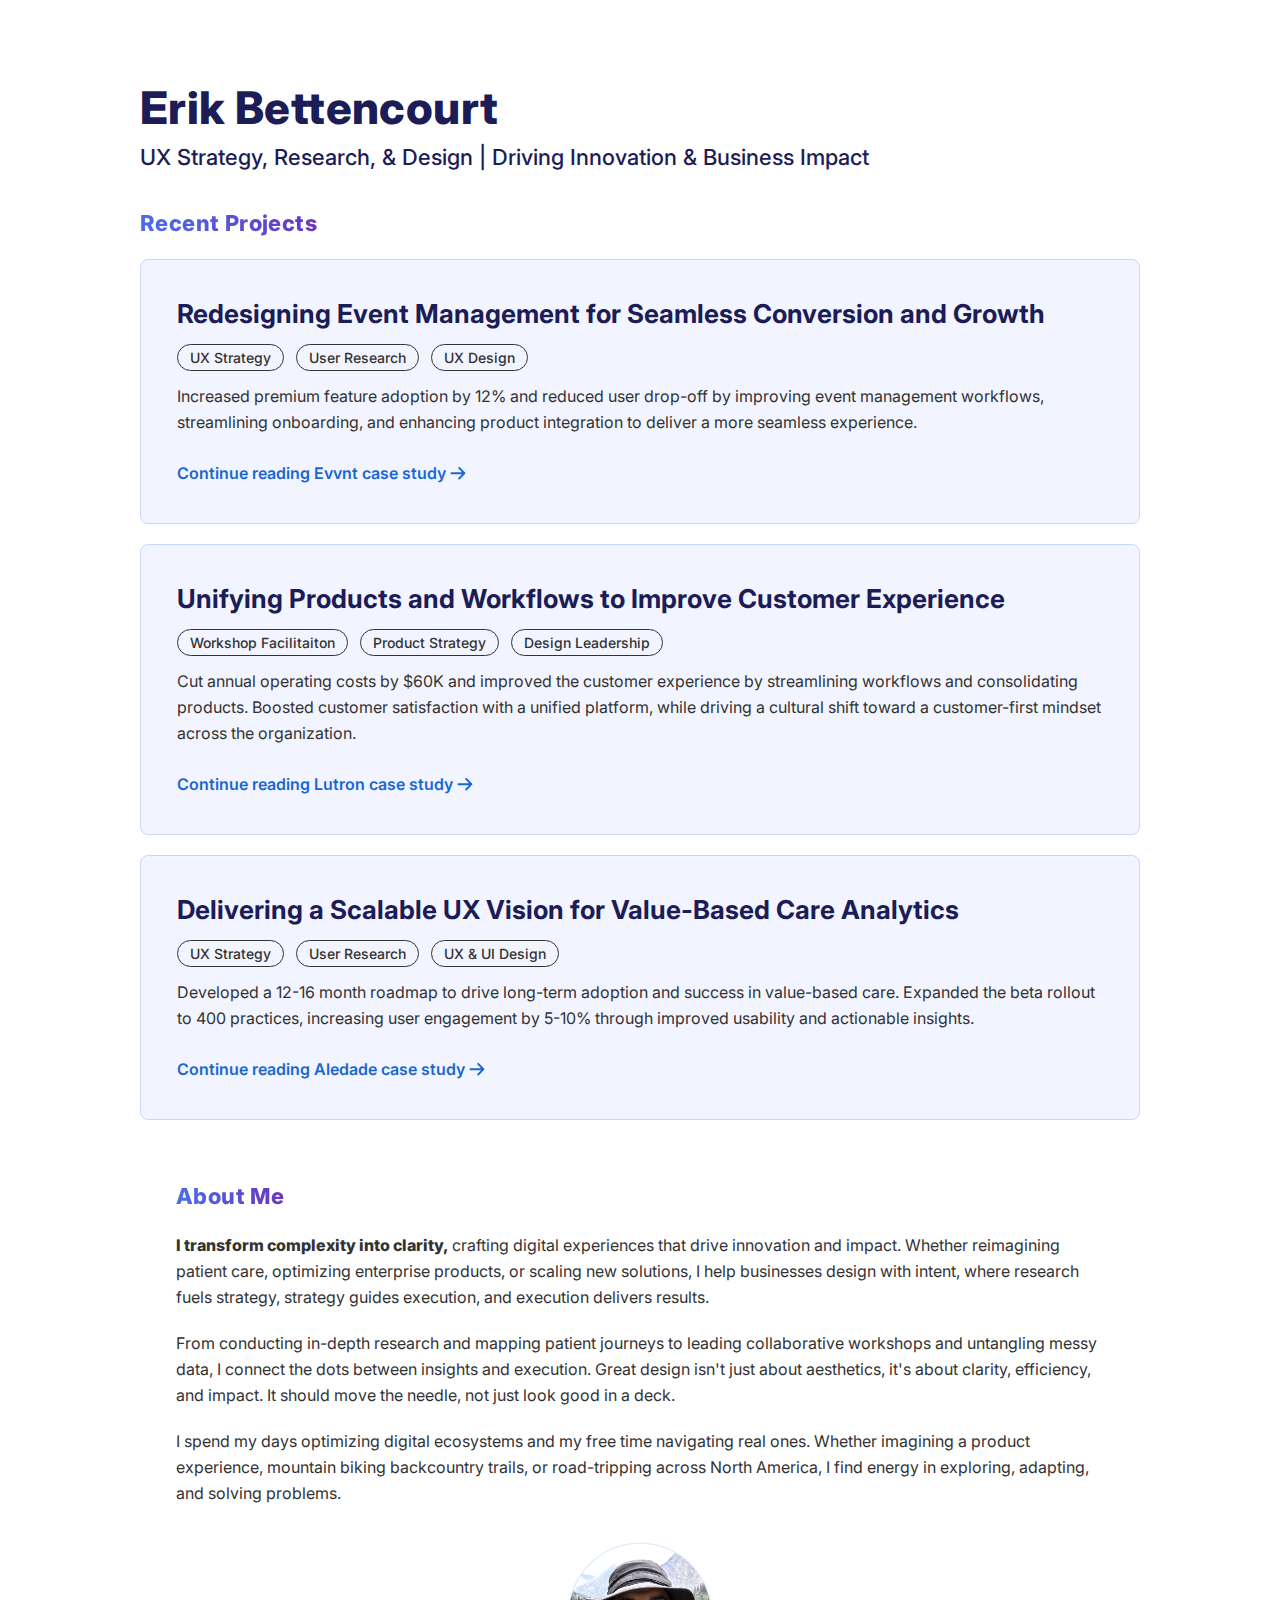
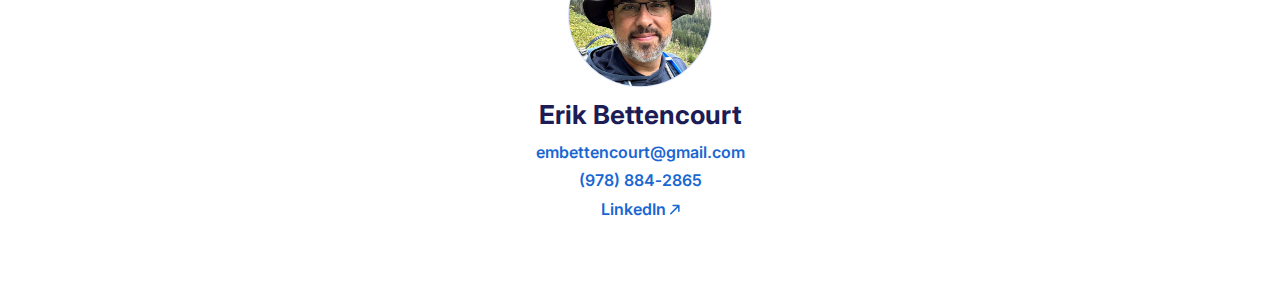
==== commit 11e690f9: "Update index.html" ====
--- a/index.html
+++ b/index.html
@@ -97,7 +97,7 @@
                         <div class="row">
                             <div class="tag">UX Strategy</div>
                             <div class="tag">User Research</div>
-                            <div class="tag">UX/UI Design</div>
+                            <div class="tag">UX & UI Design</div>
                         </div>
                         <p>Developed a 12-16 month roadmap to drive long-term adoption and success in value-based care. Expanded the beta rollout to 400 practices, increasing user engagement by 5-10% through improved usability and actionable insights.</p>
                     </div>
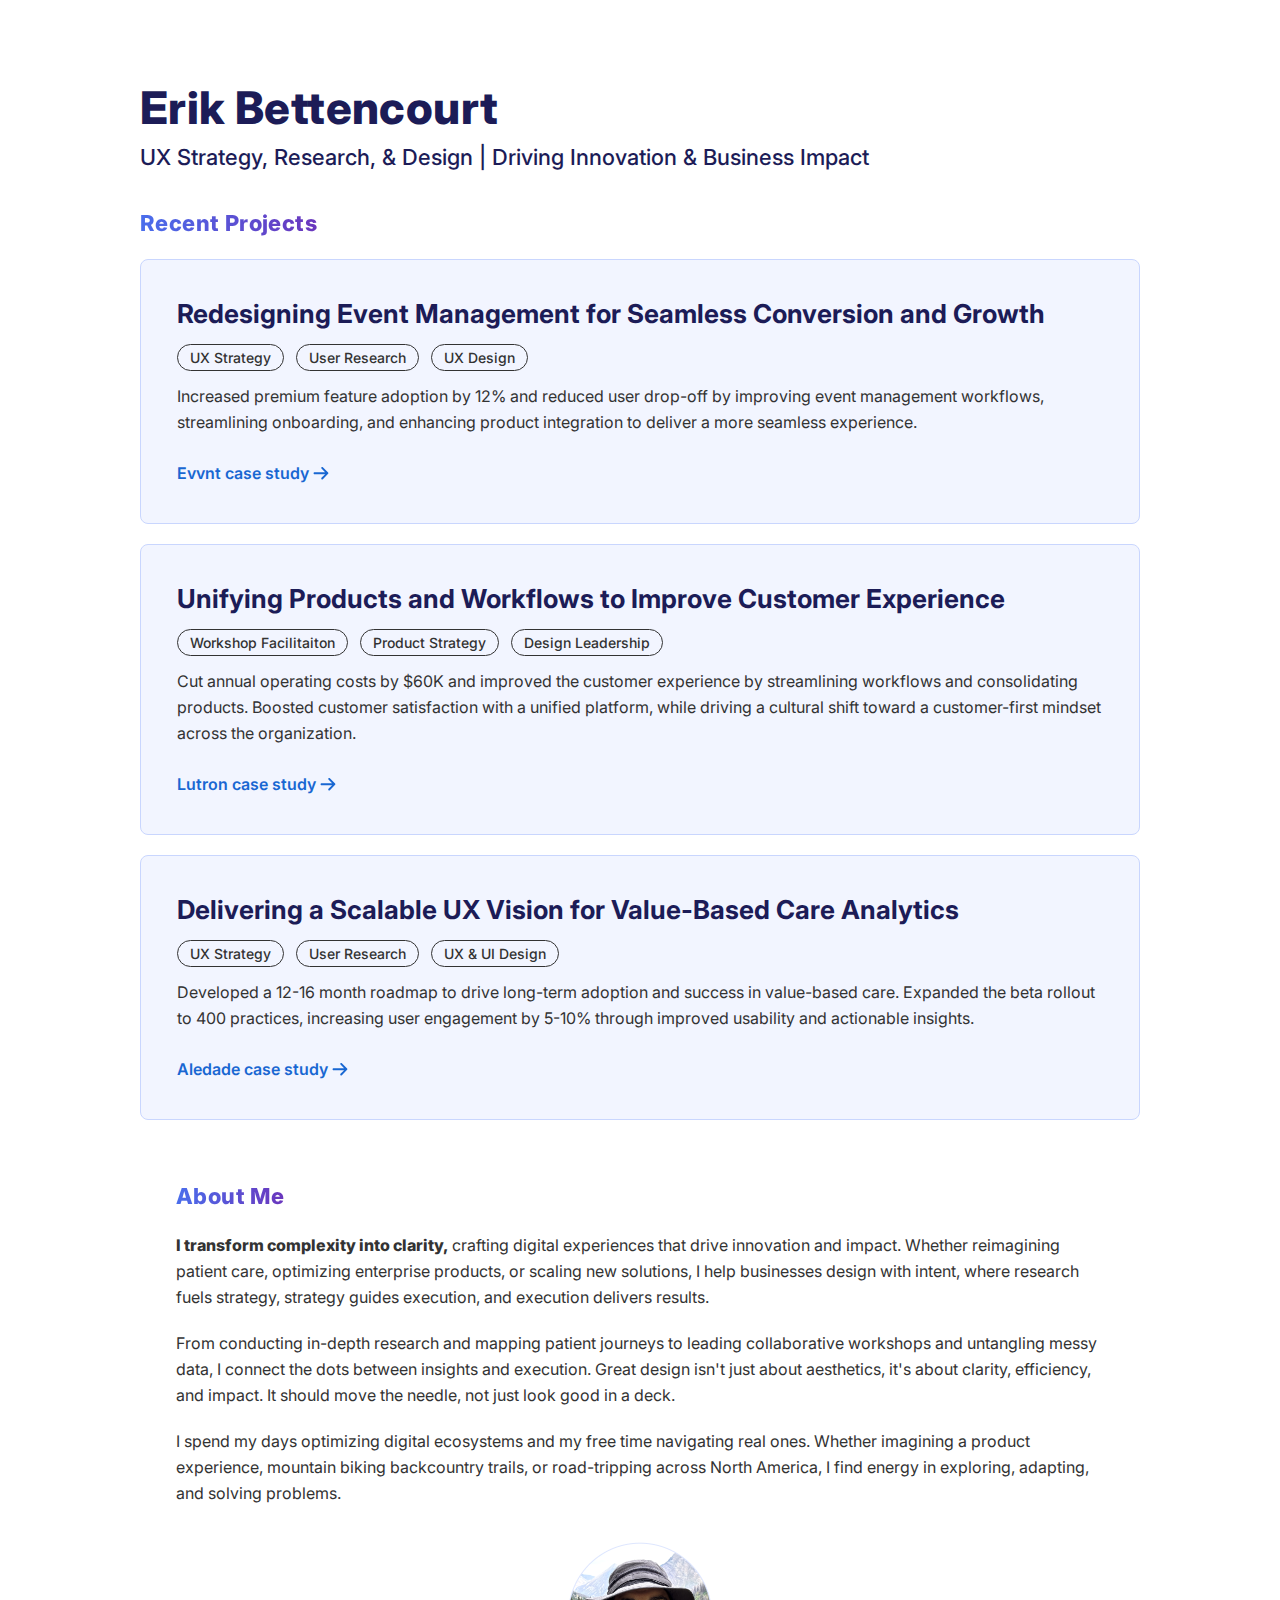
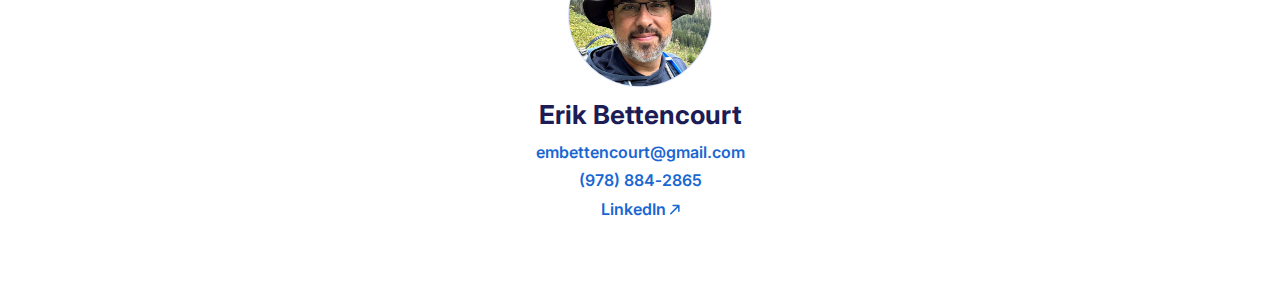
==== commit 519766f9: "Update index.html" ====
--- a/index.html
+++ b/index.html
@@ -63,7 +63,7 @@
                     </div>
                     <div>
                         <a class="cta" href="case-studies/evvnt.html" data-nps-url="case-studies/evvnt.html?nps">
-                            <span>Continue reading Evvnt case study</span>
+                            <span>Evvnt case study</span>
                             <svg width="16" height="17" viewBox="0 0 16 17" fill="none" xmlns="http://www.w3.org/2000/svg">
                                 <path d="M15.1287 7.50048L9.8487 2.22051C9.46967 1.8412 8.85418 1.84121 8.47485 2.22054C8.09538 2.60001 8.09537 3.21495 8.47481 3.5944L12.0962 7.21604L1.55815 7.21638C1.02152 7.2164 0.586685 7.65124 0.58667 8.18786C0.586656 8.72421 1.02161 9.15916 1.55796 9.15915L12.0964 9.15894L8.4747 12.7807C8.09523 13.1601 8.09522 13.7753 8.47466 14.1548C8.66425 14.3444 8.91305 14.4393 9.16158 14.4391C9.41011 14.4393 9.65892 14.3443 9.84851 14.1547L15.1288 8.8742C15.5082 8.495 15.5083 7.87979 15.1287 7.50048Z" fill="currentColor"/>
                             </svg>
@@ -83,7 +83,7 @@
                     </div>
                     <div>
                         <a class="cta" href="case-studies/lutron.html" data-nps-url="case-studies/lutron.html?nps">
-                            <span>Continue reading Lutron case study</span>
+                            <span>Lutron case study</span>
                             <svg width="16" height="17" viewBox="0 0 16 17" fill="none" xmlns="http://www.w3.org/2000/svg">
                                 <path d="M15.1287 7.50048L9.8487 2.22051C9.46967 1.8412 8.85418 1.84121 8.47485 2.22054C8.09538 2.60001 8.09537 3.21495 8.47481 3.5944L12.0962 7.21604L1.55815 7.21638C1.02152 7.2164 0.586685 7.65124 0.58667 8.18786C0.586656 8.72421 1.02161 9.15916 1.55796 9.15915L12.0964 9.15894L8.4747 12.7807C8.09523 13.1601 8.09522 13.7753 8.47466 14.1548C8.66425 14.3444 8.91305 14.4393 9.16158 14.4391C9.41011 14.4393 9.65892 14.3443 9.84851 14.1547L15.1288 8.8742C15.5082 8.495 15.5083 7.87979 15.1287 7.50048Z" fill="currentColor"/>
                             </svg>
@@ -103,7 +103,7 @@
                     </div>
                     <div>
                         <a class="cta" href="case-studies/aledade.html" data-nps-url="case-studies/aledade.html?nps">
-                            <span>Continue reading Aledade case study</span>
+                            <span>Aledade case study</span>
                             <svg width="16" height="17" viewBox="0 0 16 17" fill="none" xmlns="http://www.w3.org/2000/svg">
                                 <path d="M15.1287 7.50048L9.8487 2.22051C9.46967 1.8412 8.85418 1.84121 8.47485 2.22054C8.09538 2.60001 8.09537 3.21495 8.47481 3.5944L12.0962 7.21604L1.55815 7.21638C1.02152 7.2164 0.586685 7.65124 0.58667 8.18786C0.586656 8.72421 1.02161 9.15916 1.55796 9.15915L12.0964 9.15894L8.4747 12.7807C8.09523 13.1601 8.09522 13.7753 8.47466 14.1548C8.66425 14.3444 8.91305 14.4393 9.16158 14.4391C9.41011 14.4393 9.65892 14.3443 9.84851 14.1547L15.1288 8.8742C15.5082 8.495 15.5083 7.87979 15.1287 7.50048Z" fill="currentColor"/>
                             </svg>
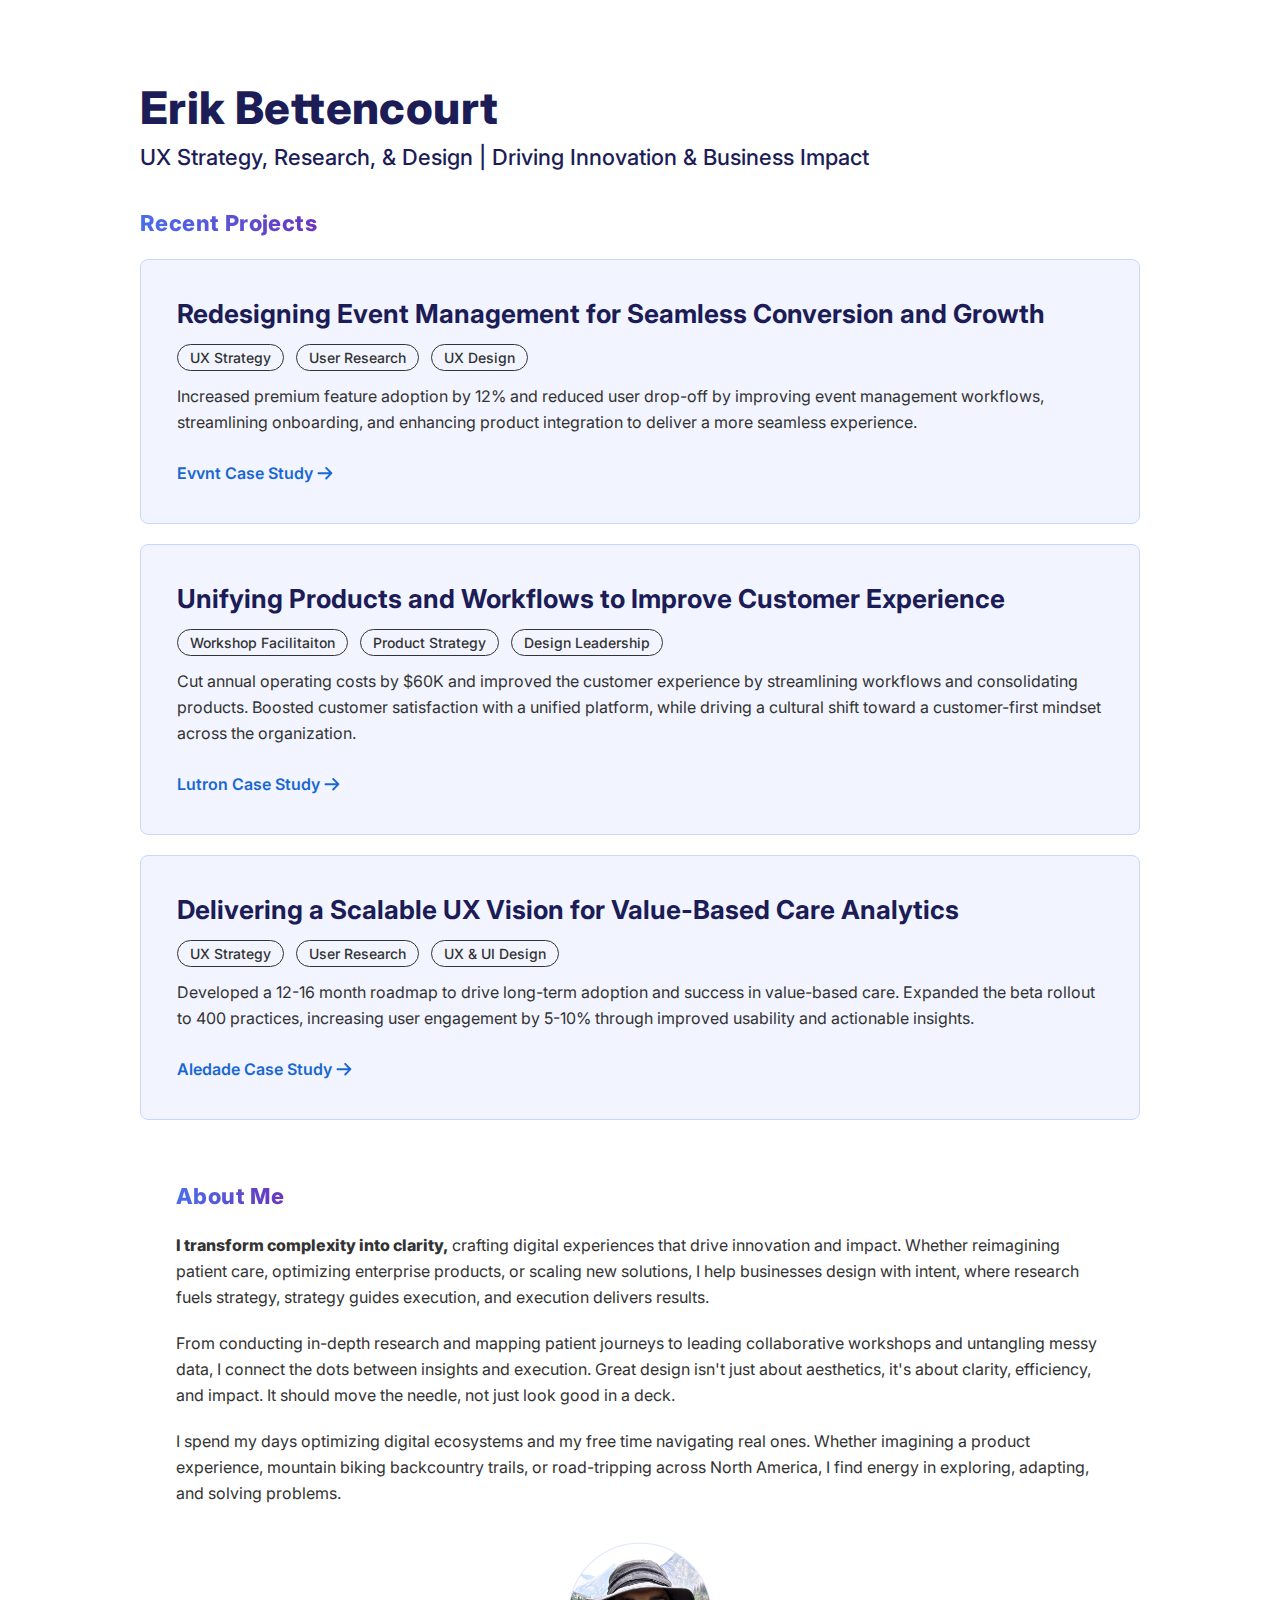
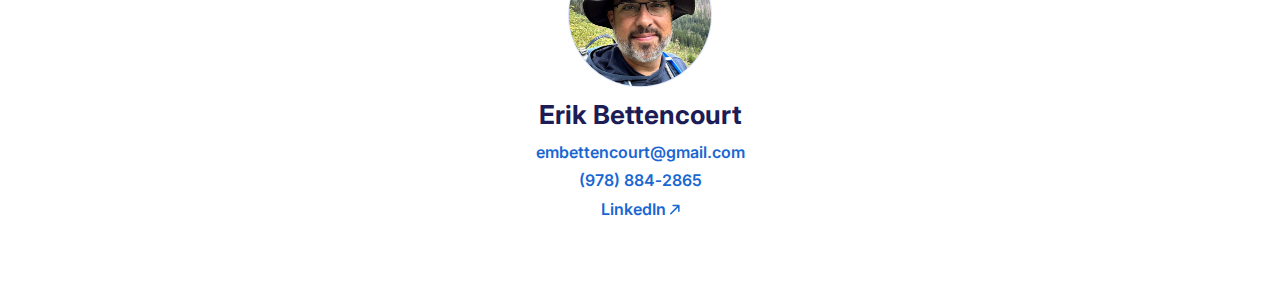
==== commit f5a54031: "Update index.html" ====
--- a/index.html
+++ b/index.html
@@ -63,7 +63,7 @@
                     </div>
                     <div>
                         <a class="cta" href="case-studies/evvnt.html" data-nps-url="case-studies/evvnt.html?nps">
-                            <span>Evvnt case study</span>
+                            <span>Evvnt Case Study</span>
                             <svg width="16" height="17" viewBox="0 0 16 17" fill="none" xmlns="http://www.w3.org/2000/svg">
                                 <path d="M15.1287 7.50048L9.8487 2.22051C9.46967 1.8412 8.85418 1.84121 8.47485 2.22054C8.09538 2.60001 8.09537 3.21495 8.47481 3.5944L12.0962 7.21604L1.55815 7.21638C1.02152 7.2164 0.586685 7.65124 0.58667 8.18786C0.586656 8.72421 1.02161 9.15916 1.55796 9.15915L12.0964 9.15894L8.4747 12.7807C8.09523 13.1601 8.09522 13.7753 8.47466 14.1548C8.66425 14.3444 8.91305 14.4393 9.16158 14.4391C9.41011 14.4393 9.65892 14.3443 9.84851 14.1547L15.1288 8.8742C15.5082 8.495 15.5083 7.87979 15.1287 7.50048Z" fill="currentColor"/>
                             </svg>
@@ -83,7 +83,7 @@
                     </div>
                     <div>
                         <a class="cta" href="case-studies/lutron.html" data-nps-url="case-studies/lutron.html?nps">
-                            <span>Lutron case study</span>
+                            <span>Lutron Case Study</span>
                             <svg width="16" height="17" viewBox="0 0 16 17" fill="none" xmlns="http://www.w3.org/2000/svg">
                                 <path d="M15.1287 7.50048L9.8487 2.22051C9.46967 1.8412 8.85418 1.84121 8.47485 2.22054C8.09538 2.60001 8.09537 3.21495 8.47481 3.5944L12.0962 7.21604L1.55815 7.21638C1.02152 7.2164 0.586685 7.65124 0.58667 8.18786C0.586656 8.72421 1.02161 9.15916 1.55796 9.15915L12.0964 9.15894L8.4747 12.7807C8.09523 13.1601 8.09522 13.7753 8.47466 14.1548C8.66425 14.3444 8.91305 14.4393 9.16158 14.4391C9.41011 14.4393 9.65892 14.3443 9.84851 14.1547L15.1288 8.8742C15.5082 8.495 15.5083 7.87979 15.1287 7.50048Z" fill="currentColor"/>
                             </svg>
@@ -103,7 +103,7 @@
                     </div>
                     <div>
                         <a class="cta" href="case-studies/aledade.html" data-nps-url="case-studies/aledade.html?nps">
-                            <span>Aledade case study</span>
+                            <span>Aledade Case Study</span>
                             <svg width="16" height="17" viewBox="0 0 16 17" fill="none" xmlns="http://www.w3.org/2000/svg">
                                 <path d="M15.1287 7.50048L9.8487 2.22051C9.46967 1.8412 8.85418 1.84121 8.47485 2.22054C8.09538 2.60001 8.09537 3.21495 8.47481 3.5944L12.0962 7.21604L1.55815 7.21638C1.02152 7.2164 0.586685 7.65124 0.58667 8.18786C0.586656 8.72421 1.02161 9.15916 1.55796 9.15915L12.0964 9.15894L8.4747 12.7807C8.09523 13.1601 8.09522 13.7753 8.47466 14.1548C8.66425 14.3444 8.91305 14.4393 9.16158 14.4391C9.41011 14.4393 9.65892 14.3443 9.84851 14.1547L15.1288 8.8742C15.5082 8.495 15.5083 7.87979 15.1287 7.50048Z" fill="currentColor"/>
                             </svg>
